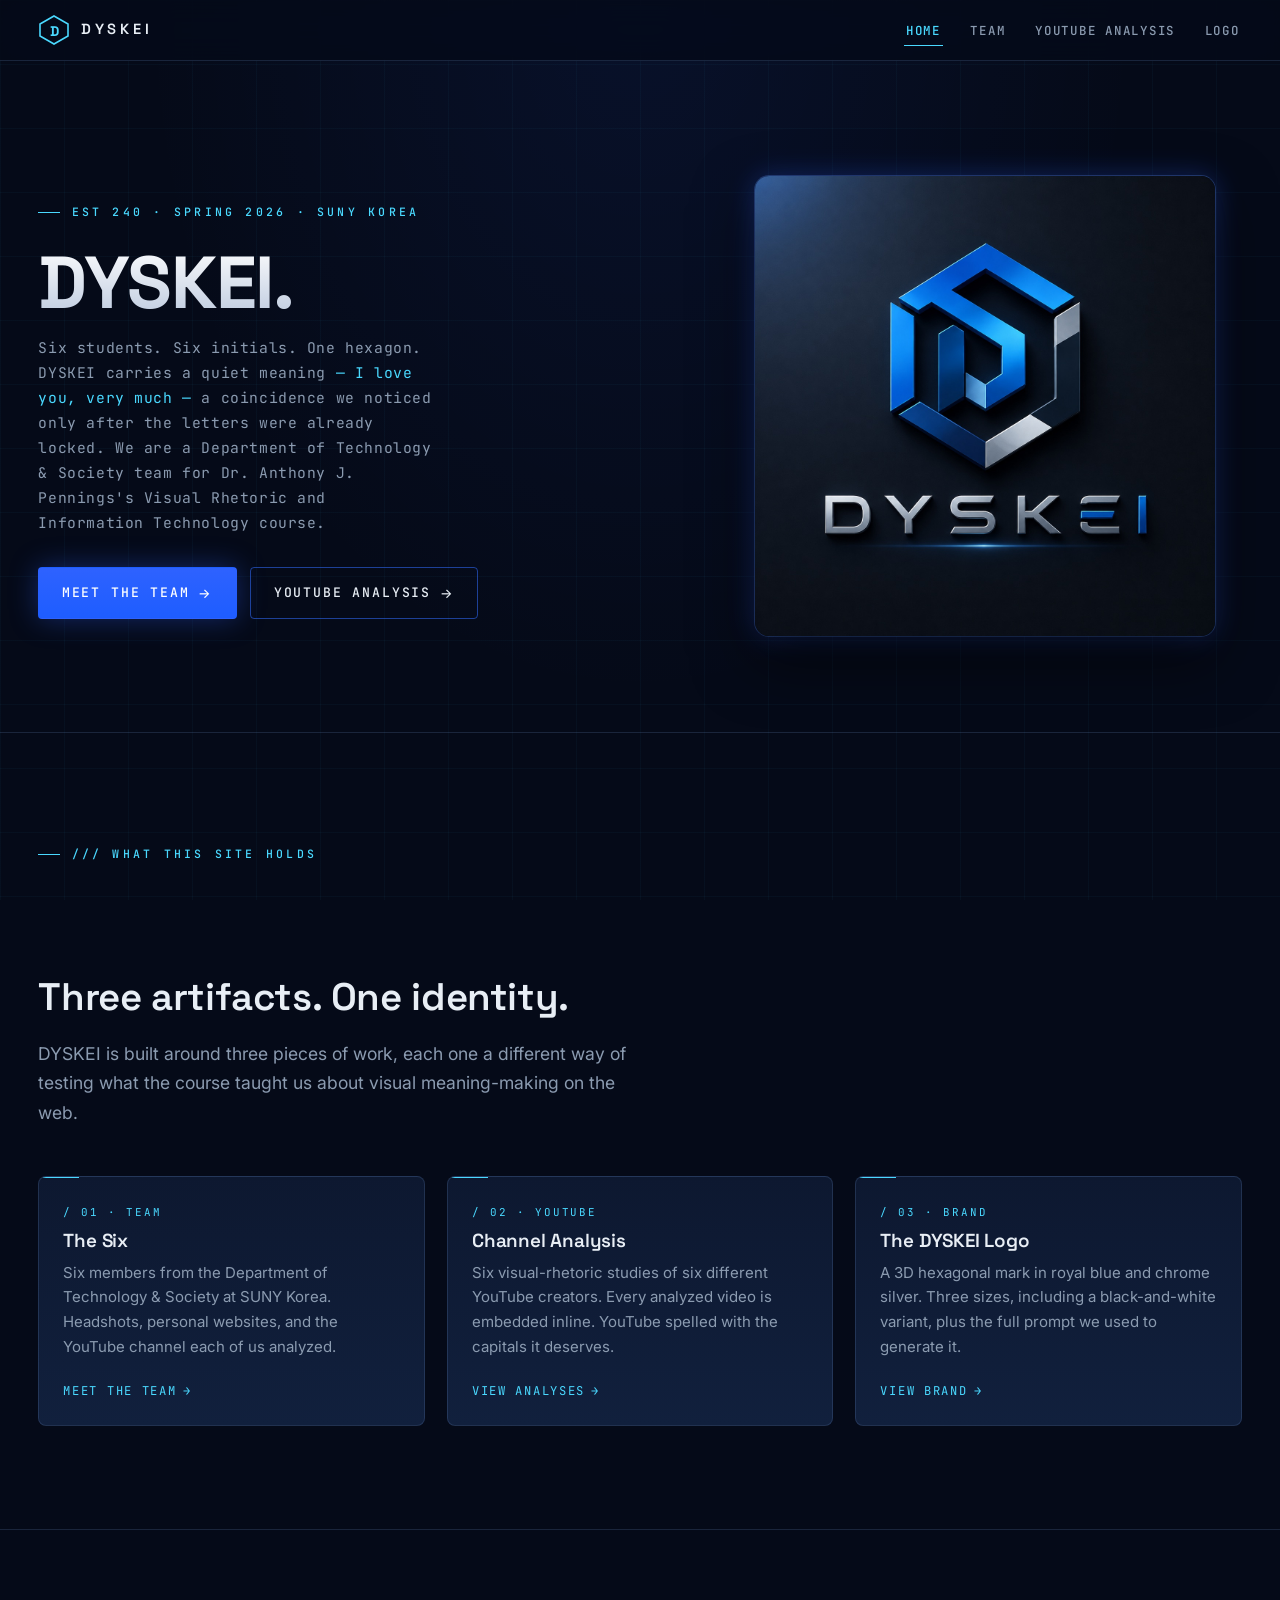
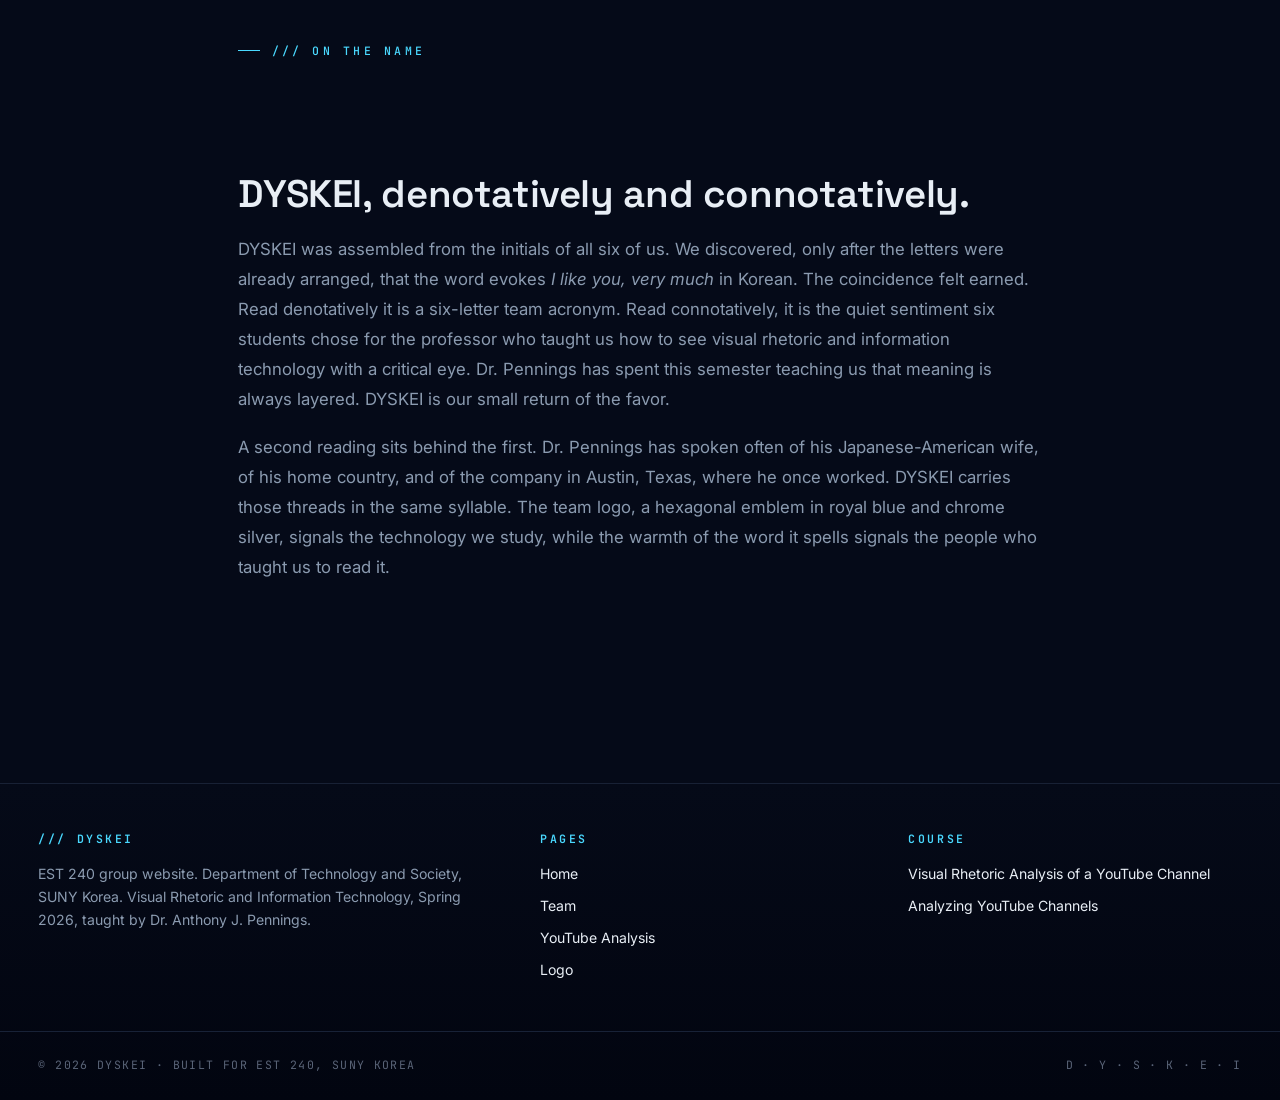
==== index.html @ 02a0cb15 "Add files via upload" ====
<!DOCTYPE html>
<html lang="en">
<head>
<meta charset="UTF-8">
<meta name="viewport" content="width=device-width, initial-scale=1.0">
<title>DYSKEI · EST 240 Group Website</title>
<meta name="description" content="DYSKEI is the EST 240 team of six at SUNY Korea. Visual rhetoric, YouTube channel analysis, and a futuristic technology theme.">
<link rel="icon" href="data:image/svg+xml,%3Csvg xmlns='http://www.w3.org/2000/svg' viewBox='0 0 32 32'%3E%3Cpolygon points='16,2 30,10 30,22 16,30 2,22 2,10' fill='%232e62ff'/%3E%3C/svg%3E">
<link rel="stylesheet" href="styles.css">
</head>
<body>

<!-- ============ NAV ============ -->
<nav class="site-nav" aria-label="Primary">
  <div class="site-nav__inner">
    <a class="site-nav__brand" href="index.html">
      <span class="site-nav__brand-mark" aria-hidden="true">
        <svg viewBox="0 0 32 32" xmlns="http://www.w3.org/2000/svg">
          <polygon points="16,2 30,10 30,22 16,30 2,22 2,10" fill="none" stroke="#4ad9ff" stroke-width="1.6"/>
          <text x="16" y="22" text-anchor="middle" font-family="Space Grotesk, sans-serif" font-size="14" font-weight="700" fill="#4ad9ff">D</text>
        </svg>
      </span>
      <span class="site-nav__brand-name">DYSKEI</span>
    </a>
    <ul class="site-nav__links">
      <li><a href="index.html" class="is-active">Home</a></li>
      <li><a href="about.html">Team</a></li>
      <li><a href="youtube-analysis.html">YouTube Analysis</a></li>
      <li><a href="logo.html">Logo</a></li>
    </ul>
  </div>
</nav>

<!-- ============ HERO ============ -->
<header class="hero">
  <div class="container">
    <div class="hero__grid">
      <div>
        <p class="eyebrow">EST 240 · Spring 2026 · SUNY Korea</p>
        <h1>DYSKEI.</h1>
        <p class="hero__sub">
          Six students. Six initials. One hexagon. DYSKEI carries a quiet meaning <span style="color: var(--cyan);">&mdash; I love you, very much &mdash;</span> a coincidence we noticed only after the letters were already locked. We are a Department of Technology &amp; Society team for Dr. Anthony J. Pennings's Visual Rhetoric and Information Technology course.
        </p>
        <div class="cta-row">
          <a class="btn btn--primary" href="about.html">Meet the team</a>
          <a class="btn btn--ghost" href="youtube-analysis.html">YouTube analysis</a>
        </div>
      </div>
      <div class="hero__art">
        <img src="dyskei-logo-hero.jpg" alt="DYSKEI team logo: a 3D hexagonal D emblem in royal blue and chrome silver on a dark navy field">
      </div>
    </div>
  </div>
</header>

<!-- ============ ARTIFACTS ============ -->
<section class="section section--divided" aria-label="What is on this site">
  <div class="container">
    <div class="section__title">
      <p class="eyebrow">/// What this site holds</p>
      <h2>Three artifacts. One identity.</h2>
      <p class="lede">
        DYSKEI is built around three pieces of work, each one a different way of testing what the course taught us about visual meaning-making on the web.
      </p>
    </div>
    <div class="card-grid">

      <article class="card">
        <span class="card__chip">/ 01 · Team</span>
        <h3>The Six</h3>
        <p>Six members from the Department of Technology &amp; Society at SUNY Korea. Headshots, personal websites, and the YouTube channel each of us analyzed.</p>
        <a class="read-more" href="about.html">Meet the team</a>
      </article>

      <article class="card">
        <span class="card__chip">/ 02 · YouTube</span>
        <h3>Channel Analysis</h3>
        <p>Six visual-rhetoric studies of six different YouTube creators. Every analyzed video is embedded inline. YouTube spelled with the capitals it deserves.</p>
        <a class="read-more" href="youtube-analysis.html">View analyses</a>
      </article>

      <article class="card">
        <span class="card__chip">/ 03 · Brand</span>
        <h3>The DYSKEI Logo</h3>
        <p>A 3D hexagonal mark in royal blue and chrome silver. Three sizes, including a black-and-white variant, plus the full prompt we used to generate it.</p>
        <a class="read-more" href="logo.html">View brand</a>
      </article>

    </div>
  </div>
</section>

<!-- ============ THE NAME ============ -->
<section class="section section--divided" aria-label="The DYSKEI name">
  <div class="container-narrow">
    <p class="eyebrow">/// On the name</p>
    <h2>DYSKEI, denotatively and connotatively.</h2>
    <p style="color: var(--ink-soft); font-size: 1.05rem; line-height: 1.78;">
      DYSKEI was assembled from the initials of all six of us. We discovered, only after the letters were already arranged, that the word evokes <em>I like you, very much</em> in Korean. The coincidence felt earned. Read denotatively it is a six-letter team acronym. Read connotatively, it is the quiet sentiment six students chose for the professor who taught us how to see visual rhetoric and information technology with a critical eye. Dr. Pennings has spent this semester teaching us that meaning is always layered. DYSKEI is our small return of the favor.
    </p>
    <p style="color: var(--ink-soft); font-size: 1.05rem; line-height: 1.78;">
      A second reading sits behind the first. Dr. Pennings has spoken often of his Japanese-American wife, of his home country, and of the company in Austin, Texas, where he once worked. DYSKEI carries those threads in the same syllable. The team logo, a hexagonal emblem in royal blue and chrome silver, signals the technology we study, while the warmth of the word it spells signals the people who taught us to read it.
    </p>
  </div>
</section>

<!-- ============ FOOTER ============ -->
<footer class="site-footer">
  <div class="site-footer__inner">
    <div>
      <h4>/// DYSKEI</h4>
      <p>EST 240 group website. Department of Technology and Society, SUNY Korea. Visual Rhetoric and Information Technology, Spring 2026, taught by Dr. Anthony J. Pennings.</p>
    </div>
    <div>
      <h4>Pages</h4>
      <ul>
        <li><a href="index.html">Home</a></li>
        <li><a href="about.html">Team</a></li>
        <li><a href="youtube-analysis.html">YouTube Analysis</a></li>
        <li><a href="logo.html">Logo</a></li>
      </ul>
    </div>
    <div>
      <h4>Course</h4>
      <ul>
        <li><a href="https://apennings.com/technologies-of-meaning/visual-rhetoric-analysis-of-a-youtube-channel/" rel="noopener">Visual Rhetoric Analysis of a YouTube Channel</a></li>
        <li><a href="https://apennings.com/media-strategies/analyzing-youtube-channels/" rel="noopener">Analyzing YouTube Channels</a></li>
      </ul>
    </div>
  </div>
  <div class="site-footer__bottom">
    <span>© 2026 DYSKEI · Built for EST 240, SUNY Korea</span>
    <span>D · Y · S · K · E · I</span>
  </div>
</footer>

</body>
</html>
---- styles.css ----
/* =============================================================
   DYSKEI — EST 240 Group Website
   Futuristic dark technology theme · Royal blue + chrome silver
   ============================================================= */

@import url('https://fonts.googleapis.com/css2?family=Space+Grotesk:wght@300;400;500;600;700&family=Inter:wght@400;500;600&family=JetBrains+Mono:wght@400;500;700&display=swap');

/* ---------- Design tokens ---------- */
:root {
  --bg:           #050a18;
  --bg-elevated:  #0a1124;
  --surface:      #0d1830;
  --surface-2:    #11203d;
  --border:       rgba(120, 160, 220, .18);
  --border-bright: rgba(50, 110, 255, .55);

  --blue:         #2e62ff;
  --blue-soft:    #1e5dff;
  --cyan:         #4ad9ff;
  --cyan-glow:    rgba(74, 217, 255, .35);
  --chrome:       #c5cdd6;
  --silver:       #8b9bb0;

  --ink:          #e8eef5;
  --ink-soft:     #8b9bb0;
  --ink-dim:      #5a6478;

  --display: 'Space Grotesk', -apple-system, sans-serif;
  --sans:    'Inter', -apple-system, sans-serif;
  --mono:    'JetBrains Mono', 'SFMono-Regular', Menlo, Consolas, monospace;

  --measure: 68ch;
  --gutter: clamp(1.2rem, 3vw, 2.5rem);
  --glow-blue: 0 0 28px rgba(46, 98, 255, .35);
  --glow-cyan: 0 0 22px rgba(74, 217, 255, .28);
}

/* ---------- Reset + base ---------- */
*, *::before, *::after { box-sizing: border-box; }
html { -webkit-text-size-adjust: 100%; scroll-behavior: smooth; }
body {
  margin: 0;
  font-family: var(--sans);
  font-size: 16px;
  line-height: 1.7;
  color: var(--ink);
  background: var(--bg);
  -webkit-font-smoothing: antialiased;
  text-rendering: optimizeLegibility;
  overflow-x: hidden;
  background-image:
    radial-gradient(ellipse at top, rgba(46, 98, 255, .08), transparent 55%),
    linear-gradient(to bottom, var(--bg) 0%, var(--bg) 100%);
  background-attachment: fixed;
}
img, svg, video { display: block; max-width: 100%; height: auto; }
a { color: var(--cyan); text-decoration: none; transition: color .15s ease, text-shadow .15s ease; }
a:hover { color: #8ee6ff; text-shadow: 0 0 14px var(--cyan-glow); }

/* Faint grid background overlay */
body::before {
  content: '';
  position: fixed; inset: 0;
  background-image:
    linear-gradient(to right, rgba(74, 217, 255, .035) 1px, transparent 1px),
    linear-gradient(to bottom, rgba(74, 217, 255, .035) 1px, transparent 1px);
  background-size: 64px 64px;
  pointer-events: none;
  z-index: 0;
}
body > * { position: relative; z-index: 1; }

/* ---------- Nav ---------- */
.site-nav {
  position: sticky; top: 0; z-index: 50;
  background: rgba(5, 10, 24, .82);
  backdrop-filter: saturate(150%) blur(14px);
  border-bottom: 1px solid var(--border);
}
.site-nav__inner {
  max-width: 1280px;
  margin: 0 auto;
  padding: 14px var(--gutter);
  display: flex; align-items: center; justify-content: space-between;
  gap: 1rem; flex-wrap: wrap;
}
.site-nav__brand { display: flex; align-items: center; gap: .65rem; }
.site-nav__brand-mark {
  width: 32px; height: 32px;
  display: inline-flex; align-items: center; justify-content: center;
}
.site-nav__brand-mark svg { width: 100%; height: 100%; }
.site-nav__brand-name {
  font-family: var(--display); font-weight: 600;
  letter-spacing: .26em; font-size: .92rem; color: var(--ink);
  text-transform: uppercase;
}
.site-nav__links { display: flex; gap: 1.6rem; list-style: none; margin: 0; padding: 0; }
.site-nav__links a {
  font-family: var(--mono);
  font-size: .78rem; font-weight: 500;
  letter-spacing: .14em; text-transform: uppercase;
  color: var(--ink-soft);
  padding: 6px 2px;
  border-bottom: 1px solid transparent;
  transition: color .15s, border-color .15s;
}
.site-nav__links a:hover,
.site-nav__links a.is-active {
  color: var(--cyan);
  border-bottom-color: var(--cyan);
  text-shadow: none;
}
@media (max-width: 640px) {
  .site-nav__links { gap: 1rem; width: 100%; flex-wrap: wrap; justify-content: flex-start; }
  .site-nav__links a { font-size: .72rem; }
}

/* ---------- Layout containers ---------- */
.container        { max-width: 1280px; margin: 0 auto; padding: 0 var(--gutter); }
.container-narrow { max-width: 880px;  margin: 0 auto; padding: 0 var(--gutter); }
.container-prose  { max-width: 760px;  margin: 0 auto; padding: 0 var(--gutter); }

/* ---------- Typography ---------- */
h1, h2, h3, h4 {
  font-family: var(--display);
  color: var(--ink);
  margin: 0 0 .5em 0;
  line-height: 1.15;
  letter-spacing: -.01em;
  font-weight: 600;
}
h1 { font-size: clamp(2.4rem, 5.6vw, 4.2rem); font-weight: 700; letter-spacing: -.02em; }
h2 { font-size: clamp(1.75rem, 3vw, 2.4rem); font-weight: 600; margin-top: 2.4em; }
h3 { font-size: 1.25rem; font-weight: 600; margin-top: 1.5em; }
p { margin: 0 0 1.1em 0; }

.eyebrow {
  font-family: var(--mono);
  text-transform: uppercase;
  letter-spacing: .28em;
  font-size: .72rem;
  font-weight: 500;
  color: var(--cyan);
  margin-bottom: 1.2rem;
  display: inline-flex; align-items: center; gap: .7rem;
}
.eyebrow::before {
  content: '';
  display: inline-block;
  width: 22px; height: 1px;
  background: var(--cyan);
}

/* ---------- Hero (home) ---------- */
.hero {
  padding: clamp(4rem, 9vw, 7.5rem) 0 clamp(4rem, 8vw, 6rem) 0;
  position: relative;
  overflow: hidden;
}
.hero__grid {
  display: grid;
  grid-template-columns: 1.1fr .9fr;
  gap: clamp(2rem, 5vw, 4rem);
  align-items: center;
}
@media (max-width: 760px) {
  .hero__grid { grid-template-columns: 1fr; }
  .hero__art { order: -1; max-width: 320px; margin: 0 auto; }
}
.hero h1 {
  font-size: clamp(2.8rem, 6.2vw, 4.6rem);
  background: linear-gradient(180deg, #fff 0%, #b8c6dc 100%);
  -webkit-background-clip: text; background-clip: text;
  -webkit-text-fill-color: transparent;
  margin-bottom: .6rem;
}
.hero__sub {
  font-family: var(--mono);
  color: var(--silver);
  font-size: .92rem;
  letter-spacing: .04em;
  margin-bottom: 2rem;
  max-width: 44ch;
  line-height: 1.7;
}
.hero__art {
  position: relative;
  display: flex; justify-content: center; align-items: center;
}
.hero__art img {
  width: 100%; max-width: 460px;
  border-radius: 14px;
  box-shadow: 0 24px 60px rgba(0, 0, 0, .55), 0 0 0 1px rgba(80, 130, 220, .35), var(--glow-blue);
}
.cta-row { display: flex; flex-wrap: wrap; gap: .85rem; margin-top: 1.4rem; }
.btn {
  display: inline-flex; align-items: center; gap: .55rem;
  padding: .85rem 1.4rem;
  border-radius: 4px;
  font-family: var(--mono);
  font-weight: 500;
  font-size: .82rem;
  letter-spacing: .14em;
  text-transform: uppercase;
  border: 1px solid transparent;
  transition: transform .12s, background .15s, color .15s, border-color .15s, box-shadow .2s;
  text-decoration: none;
  cursor: pointer;
}
.btn--primary {
  background: linear-gradient(180deg, var(--blue) 0%, var(--blue-soft) 100%);
  color: #fff;
  box-shadow: var(--glow-blue);
}
.btn--primary:hover { transform: translateY(-1px); box-shadow: 0 0 36px rgba(46, 98, 255, .6); color: #fff; text-shadow: none; }
.btn--ghost {
  background: transparent; color: var(--ink);
  border-color: var(--border-bright);
}
.btn--ghost:hover { background: rgba(46, 98, 255, .08); color: var(--cyan); border-color: var(--cyan); text-shadow: none; }
.btn::after { content: '→'; transform: translateX(0); transition: transform .15s; font-family: var(--sans); }
.btn:hover::after { transform: translateX(3px); }

/* ---------- Section ---------- */
.section { padding: clamp(4rem, 8vw, 6.5rem) 0; position: relative; }
.section--divided { border-top: 1px solid var(--border); }
.section__title { max-width: 760px; margin-bottom: 3rem; }
.section__title p.lede {
  font-family: var(--sans);
  color: var(--ink-soft);
  font-size: 1.1rem;
  line-height: 1.7;
  max-width: 56ch;
}

/* ---------- Card grid ---------- */
.card-grid {
  display: grid;
  grid-template-columns: repeat(auto-fit, minmax(260px, 1fr));
  gap: 1.4rem;
}
.card {
  background: linear-gradient(180deg, var(--surface) 0%, var(--surface-2) 100%);
  border: 1px solid var(--border);
  border-radius: 8px;
  padding: 1.6rem 1.5rem 1.4rem 1.5rem;
  position: relative;
  overflow: hidden;
  transition: transform .18s, border-color .18s, box-shadow .18s;
}
.card::before {
  content: '';
  position: absolute; top: 0; left: 0;
  width: 40px; height: 1px;
  background: var(--cyan);
}
.card:hover {
  transform: translateY(-3px);
  border-color: var(--border-bright);
  box-shadow: 0 12px 32px rgba(0, 0, 0, .45), var(--glow-blue);
}
.card h3 {
  font-family: var(--display);
  font-size: 1.18rem;
  font-weight: 600;
  margin: 0 0 .55rem 0;
  color: var(--ink);
}
.card p {
  color: var(--ink-soft);
  font-size: .94rem;
  margin-bottom: 1rem;
  line-height: 1.65;
}
.card__chip {
  font-family: var(--mono);
  font-size: .68rem;
  letter-spacing: .18em;
  text-transform: uppercase;
  color: var(--cyan);
  margin-bottom: .55rem;
  display: block;
}
.card .read-more {
  font-family: var(--mono);
  font-size: .76rem;
  letter-spacing: .14em;
  text-transform: uppercase;
  color: var(--cyan);
  display: inline-flex; align-items: center; gap: .4rem;
}
.card .read-more::after { content: '→'; transition: transform .15s; }
.card .read-more:hover::after { transform: translateX(3px); }

/* ---------- Prose pages ---------- */
.page-header {
  padding: clamp(4rem, 7vw, 6rem) 0 clamp(2rem, 4vw, 3rem) 0;
  border-bottom: 1px solid var(--border);
  margin-bottom: 3rem;
}
.prose {
  font-family: var(--sans);
  font-size: 1.05rem;
  line-height: 1.78;
  color: var(--ink);
}
.prose p { max-width: var(--measure); color: var(--ink-soft); }
.prose p b, .prose p strong { color: var(--ink); font-weight: 600; }
.prose h2 { font-size: 1.7rem; margin-top: 2.4em; color: var(--ink); }
.prose em { color: var(--chrome); font-style: italic; }

/* ---------- Team grid (About Us) ---------- */
.team-grid {
  display: grid;
  grid-template-columns: repeat(auto-fit, minmax(260px, 1fr));
  gap: 1.4rem;
  margin: 2rem 0 3rem 0;
}
.member-card {
  background: linear-gradient(180deg, var(--surface) 0%, var(--surface-2) 100%);
  border: 1px solid var(--border);
  border-radius: 8px;
  padding: 1.8rem 1.4rem 1.4rem 1.4rem;
  text-align: center;
  position: relative;
  transition: transform .18s, border-color .18s, box-shadow .18s;
}
.member-card::before {
  content: '';
  position: absolute; top: 0; left: 50%; transform: translateX(-50%);
  width: 80px; height: 1px;
  background: linear-gradient(90deg, transparent, var(--cyan), transparent);
}
.member-card:hover {
  transform: translateY(-3px);
  border-color: var(--border-bright);
  box-shadow: 0 12px 32px rgba(0, 0, 0, .45), var(--glow-blue);
}
.member-card__photo {
  width: 140px; height: 140px;
  margin: 0 auto 1.2rem auto;
  border-radius: 50%;
  overflow: hidden;
  position: relative;
  border: 1px solid var(--border-bright);
  box-shadow: var(--glow-blue);
}
.member-card__photo img {
  width: 100%; height: 100%;
  object-fit: cover;
  display: block;
}
.member-card__name {
  font-family: var(--display);
  font-size: 1.15rem;
  font-weight: 600;
  color: var(--ink);
  margin: 0 0 .25rem 0;
}
.member-card__role {
  font-family: var(--mono);
  font-size: .68rem;
  letter-spacing: .2em;
  text-transform: uppercase;
  color: var(--cyan);
  margin: 0 0 1rem 0;
}
.member-card__links {
  display: flex; gap: .55rem; justify-content: center; flex-wrap: wrap;
  margin-top: .75rem;
}
.member-card__links a {
  font-family: var(--mono);
  font-size: .7rem;
  letter-spacing: .14em;
  text-transform: uppercase;
  color: var(--ink);
  padding: .42rem .8rem;
  border: 1px solid var(--border-bright);
  border-radius: 3px;
  transition: background .15s, color .15s, border-color .15s;
}
.member-card__links a:hover {
  background: rgba(46, 98, 255, .14);
  color: var(--cyan);
  border-color: var(--cyan);
  text-shadow: none;
}

/* ---------- YouTube analysis grid ---------- */
.yt-list {
  display: grid;
  grid-template-columns: 1fr;
  gap: 2.5rem;
  margin: 2rem 0 3rem 0;
}
.yt-row {
  display: grid;
  grid-template-columns: 1.4fr 1fr;
  gap: 1.8rem;
  align-items: start;
  background: linear-gradient(180deg, var(--surface) 0%, var(--surface-2) 100%);
  border: 1px solid var(--border);
  border-radius: 8px;
  padding: 1.6rem;
  position: relative;
}
@media (max-width: 760px) {
  .yt-row { grid-template-columns: 1fr; }
}
.yt-row::before {
  content: attr(data-index);
  position: absolute;
  top: 1rem; right: 1.2rem;
  font-family: var(--mono);
  font-size: .68rem;
  letter-spacing: .2em;
  color: var(--ink-dim);
}
.yt-row__embed {
  position: relative;
  aspect-ratio: 16 / 9;
  background: #000;
  border-radius: 5px;
  overflow: hidden;
  border: 1px solid var(--border);
}
.yt-row__embed iframe { position: absolute; inset: 0; width: 100%; height: 100%; border: 0; }
.yt-row__meta { display: flex; flex-direction: column; gap: .55rem; }
.yt-row__chip {
  font-family: var(--mono);
  font-size: .68rem;
  letter-spacing: .2em;
  text-transform: uppercase;
  color: var(--cyan);
  margin-bottom: .25rem;
}
.yt-row__name {
  font-family: var(--display);
  font-size: 1.4rem;
  font-weight: 600;
  margin: 0;
  color: var(--ink);
}
.yt-row__body {
  font-family: var(--sans);
  font-size: .96rem;
  color: var(--ink-soft);
  line-height: 1.65;
  margin: .25rem 0 .8rem 0;
}
.yt-row__link {
  font-family: var(--mono);
  font-size: .72rem;
  letter-spacing: .14em;
  text-transform: uppercase;
  color: var(--cyan);
  display: inline-flex; align-items: center; gap: .5rem;
  align-self: flex-start;
}
.yt-row__link::after { content: '↗'; }
.yt-row__link:hover { text-shadow: 0 0 14px var(--cyan-glow); }

/* ---------- Logo page ---------- */
.logo-hero {
  display: grid;
  grid-template-columns: 1fr 1fr;
  gap: 2.5rem;
  align-items: center;
  margin: 1rem 0 3rem 0;
  background: linear-gradient(180deg, var(--surface) 0%, var(--surface-2) 100%);
  border: 1px solid var(--border);
  border-radius: 10px;
  padding: clamp(1.4rem, 3vw, 2.4rem);
  position: relative;
}
@media (max-width: 760px) { .logo-hero { grid-template-columns: 1fr; } }
.logo-hero img {
  width: 100%;
  border-radius: 6px;
  box-shadow: 0 18px 40px rgba(0, 0, 0, .55), var(--glow-blue);
}
.logo-hero__caption .eyebrow { margin-bottom: 1rem; }
.logo-hero__caption h2 { margin-top: 0; }
.logo-hero__caption dl {
  display: grid;
  grid-template-columns: max-content 1fr;
  gap: .7rem 1.4rem;
  margin: 1.4rem 0 0 0;
  font-family: var(--mono);
  font-size: .82rem;
}
.logo-hero__caption dt { color: var(--silver); letter-spacing: .12em; text-transform: uppercase; font-size: .68rem; padding-top: .15rem; }
.logo-hero__caption dd { color: var(--ink); margin: 0; }

.prompt-block {
  background: var(--bg-elevated);
  border: 1px solid var(--border);
  border-left: 3px solid var(--cyan);
  border-radius: 6px;
  padding: 1.4rem 1.6rem;
  font-family: var(--mono);
  font-size: .86rem;
  line-height: 1.7;
  color: var(--ink-soft);
  overflow-x: auto;
  margin: 1.2rem 0 2rem 0;
}
.prompt-block .label {
  display: block;
  font-family: var(--mono);
  font-size: .68rem;
  font-weight: 700;
  letter-spacing: .22em;
  color: var(--cyan);
  text-transform: uppercase;
  margin-bottom: .7rem;
}

.logo-variants {
  display: grid;
  grid-template-columns: repeat(auto-fit, minmax(220px, 1fr));
  gap: 1.4rem;
  margin: 2rem 0 3rem 0;
}
.logo-tile {
  background: var(--surface);
  border: 1px solid var(--border);
  border-radius: 8px;
  padding: 1.6rem;
  text-align: center;
}
.logo-tile--light { background: #fff; }
.logo-tile--dark  { background: #000; border-color: #222; }
.logo-tile img { max-width: 100%; height: auto; margin: .8rem 0 1rem 0; }
.logo-tile .label {
  font-family: var(--mono);
  font-size: .68rem;
  letter-spacing: .2em;
  text-transform: uppercase;
  color: var(--cyan);
}

/* ---------- Footer ---------- */
.site-footer {
  margin-top: 5rem;
  background: linear-gradient(180deg, var(--bg) 0%, #020510 100%);
  border-top: 1px solid var(--border);
  padding: 3rem 0 1.6rem 0;
}
.site-footer__inner {
  max-width: 1280px;
  margin: 0 auto;
  padding: 0 var(--gutter);
  display: grid;
  grid-template-columns: 1.4fr 1fr 1fr;
  gap: 2.2rem;
}
@media (max-width: 760px) { .site-footer__inner { grid-template-columns: 1fr; } }
.site-footer h4 {
  font-family: var(--mono);
  font-size: .72rem;
  text-transform: uppercase;
  letter-spacing: .22em;
  color: var(--cyan);
  margin: 0 0 1rem 0;
}
.site-footer p, .site-footer li { font-family: var(--sans); font-size: .88rem; color: var(--ink-soft); line-height: 1.65; }
.site-footer a { color: var(--ink); }
.site-footer a:hover { color: var(--cyan); }
.site-footer ul { list-style: none; padding: 0; margin: 0; }
.site-footer ul li { margin-bottom: .55rem; }
.site-footer__bottom {
  max-width: 1280px;
  margin: 2.6rem auto 0 auto;
  padding: 1.4rem var(--gutter) 0 var(--gutter);
  border-top: 1px solid var(--border);
  font-family: var(--mono);
  font-size: .72rem;
  letter-spacing: .12em;
  color: var(--ink-dim);
  text-transform: uppercase;
  display: flex; justify-content: space-between; flex-wrap: wrap; gap: .6rem;
}

/* ---------- Hex SVG mark used in nav and elsewhere ---------- */
.hex-mark { color: var(--blue); }
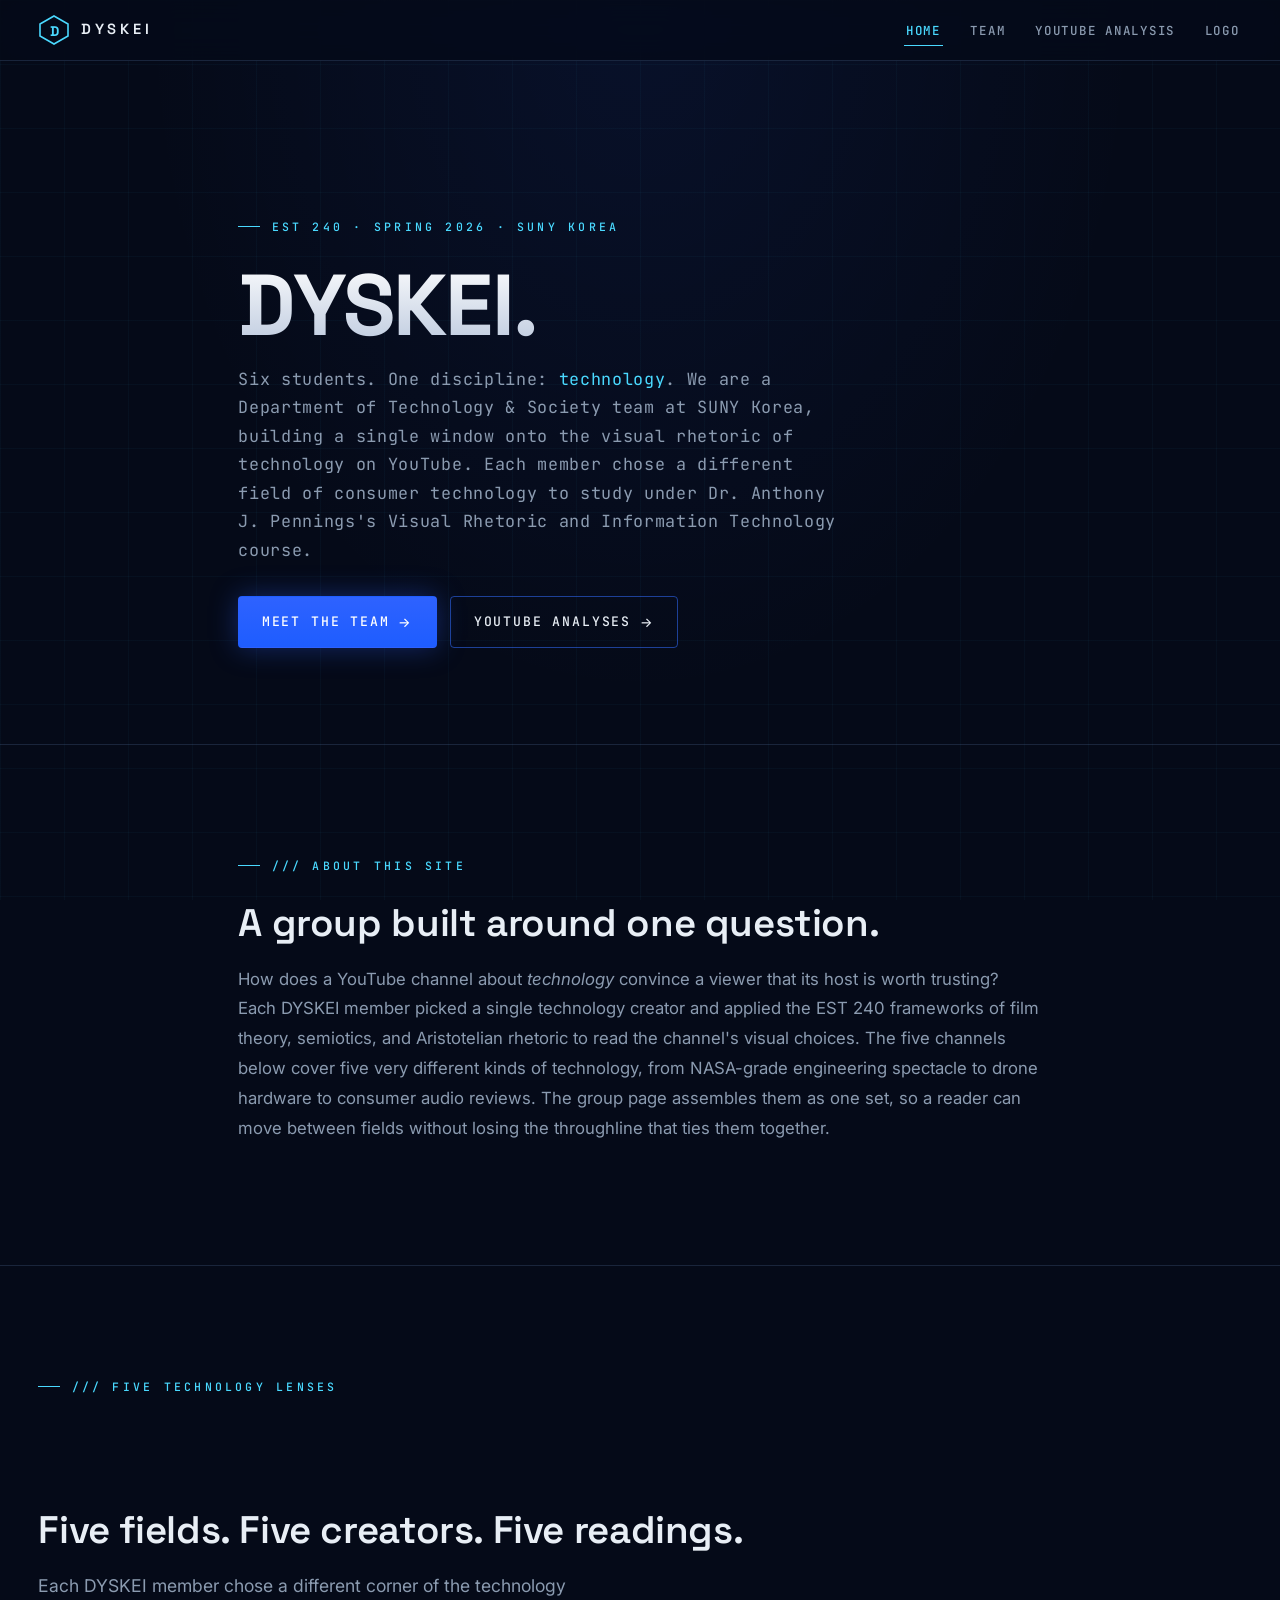
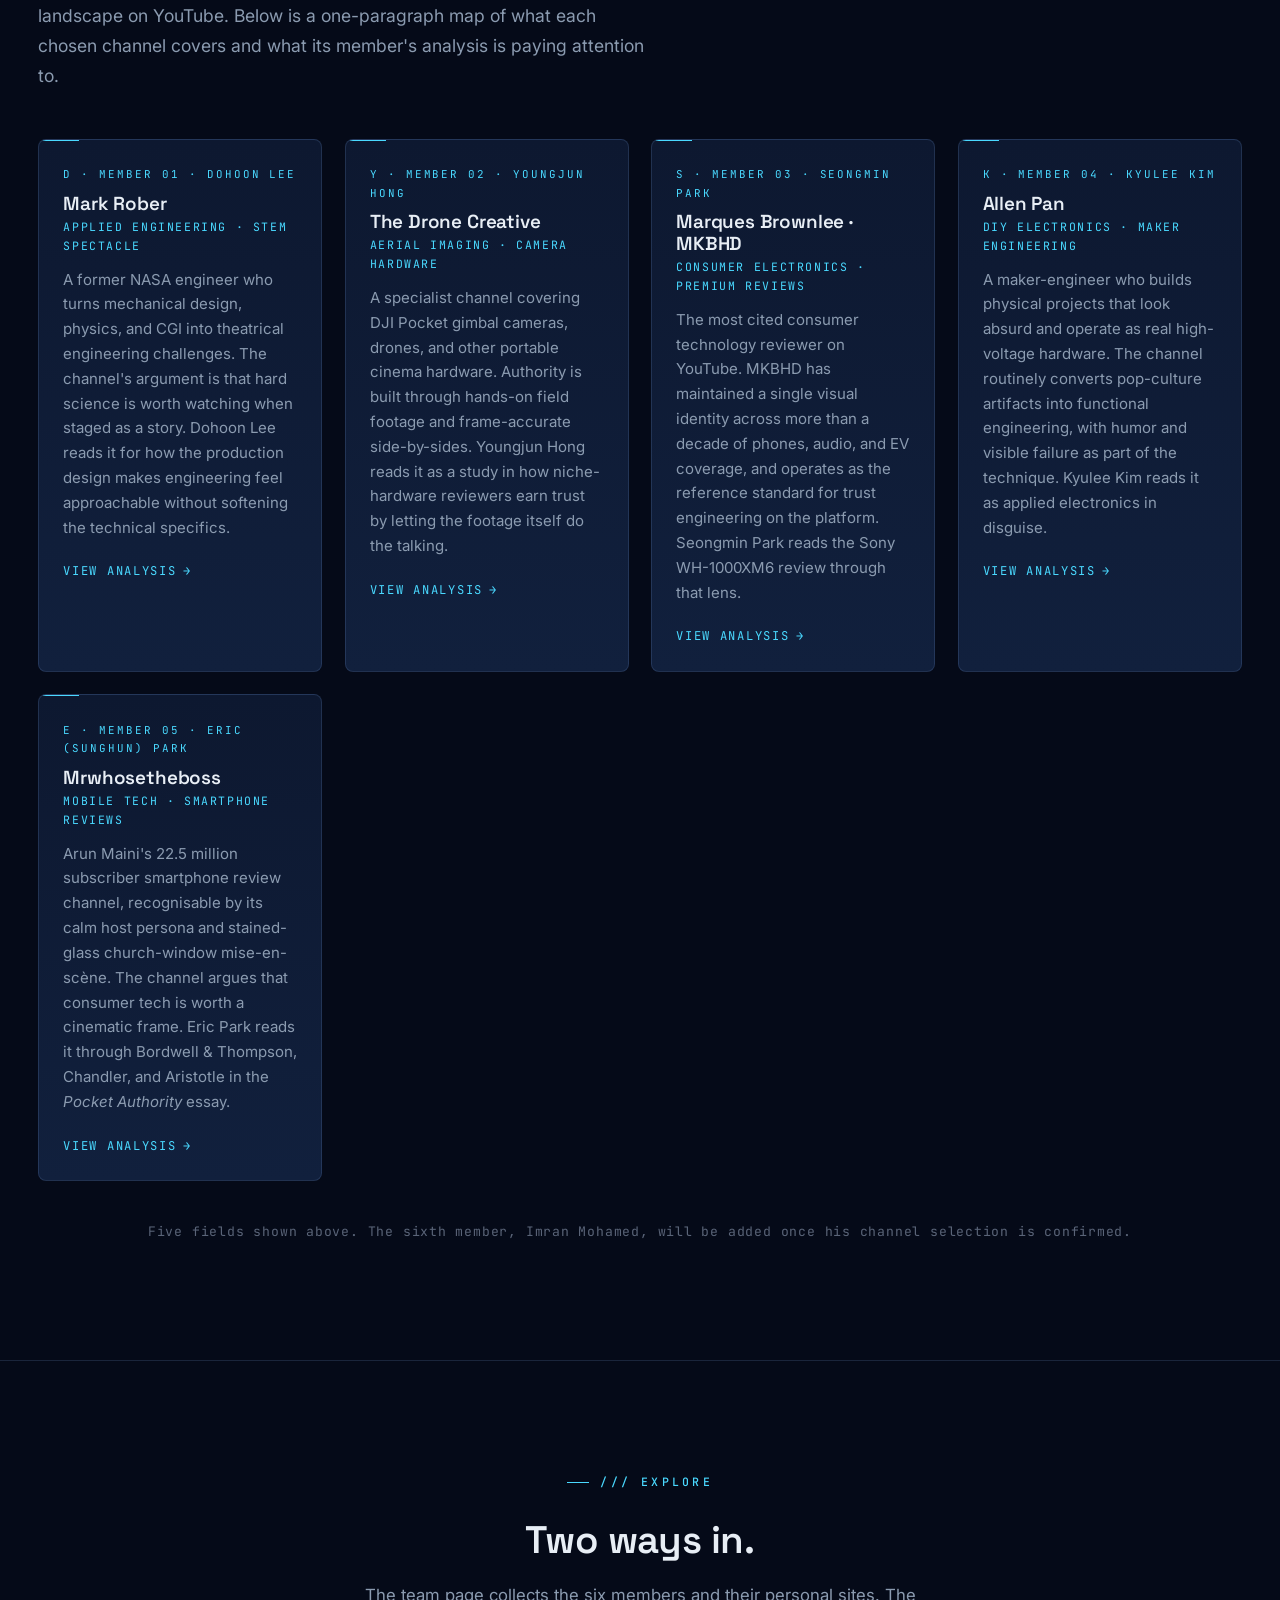
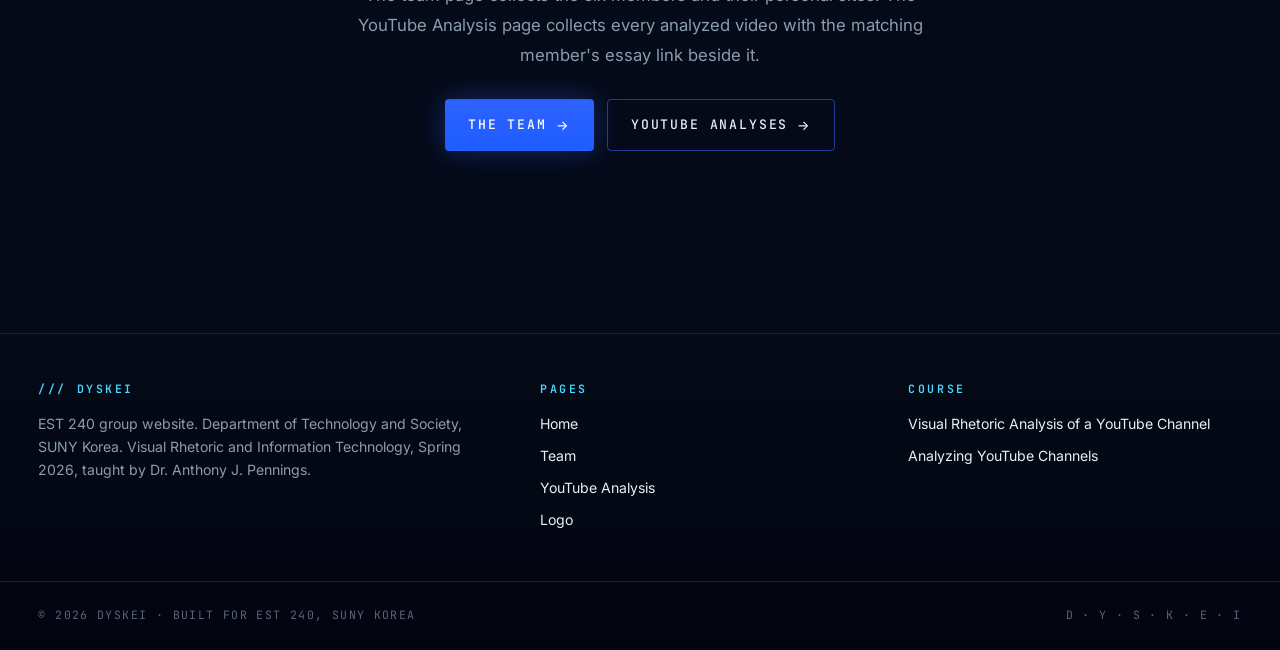
==== commit 9ce97bc9: "Add files via upload" ====
--- a/index.html
+++ b/index.html
@@ -4,7 +4,7 @@
 <meta charset="UTF-8">
 <meta name="viewport" content="width=device-width, initial-scale=1.0">
 <title>DYSKEI · EST 240 Group Website</title>
-<meta name="description" content="DYSKEI is the EST 240 team of six at SUNY Korea. Visual rhetoric, YouTube channel analysis, and a futuristic technology theme.">
+<meta name="description" content="DYSKEI is a six-student EST 240 team at SUNY Korea. Five technology YouTube channels, five rhetorical lenses, one group identity.">
 <link rel="icon" href="data:image/svg+xml,%3Csvg xmlns='http://www.w3.org/2000/svg' viewBox='0 0 32 32'%3E%3Cpolygon points='16,2 30,10 30,22 16,30 2,22 2,10' fill='%232e62ff'/%3E%3C/svg%3E">
 <link rel="stylesheet" href="styles.css">
 </head>
@@ -33,74 +33,101 @@
 
 <!-- ============ HERO ============ -->
 <header class="hero">
-  <div class="container">
-    <div class="hero__grid">
-      <div>
-        <p class="eyebrow">EST 240 · Spring 2026 · SUNY Korea</p>
-        <h1>DYSKEI.</h1>
-        <p class="hero__sub">
-          Six students. Six initials. One hexagon. DYSKEI carries a quiet meaning <span style="color: var(--cyan);">&mdash; I love you, very much &mdash;</span> a coincidence we noticed only after the letters were already locked. We are a Department of Technology &amp; Society team for Dr. Anthony J. Pennings's Visual Rhetoric and Information Technology course.
-        </p>
-        <div class="cta-row">
-          <a class="btn btn--primary" href="about.html">Meet the team</a>
-          <a class="btn btn--ghost" href="youtube-analysis.html">YouTube analysis</a>
-        </div>
-      </div>
-      <div class="hero__art">
-        <img src="dyskei-logo-hero.jpg" alt="DYSKEI team logo: a 3D hexagonal D emblem in royal blue and chrome silver on a dark navy field">
-      </div>
+  <div class="container-narrow" style="text-align: left; padding-top: 2rem;">
+    <p class="eyebrow">EST 240 · Spring 2026 · SUNY Korea</p>
+    <h1 style="font-size: clamp(2.8rem, 7vw, 5.4rem); margin-bottom: .6rem;">DYSKEI.</h1>
+    <p class="hero__sub" style="font-size: 1.05rem; max-width: 60ch;">
+      Six students. One discipline: <span style="color: var(--cyan);">technology</span>. We are a Department of Technology &amp; Society team at SUNY Korea, building a single window onto the visual rhetoric of technology on YouTube. Each member chose a different field of consumer technology to study under Dr. Anthony J. Pennings's Visual Rhetoric and Information Technology course.
+    </p>
+    <div class="cta-row">
+      <a class="btn btn--primary" href="about.html">Meet the team</a>
+      <a class="btn btn--ghost" href="youtube-analysis.html">YouTube analyses</a>
     </div>
   </div>
 </header>
 
-<!-- ============ ARTIFACTS ============ -->
-<section class="section section--divided" aria-label="What is on this site">
+<!-- ============ INTRO ============ -->
+<section class="section section--divided" aria-label="What the group studies">
+  <div class="container-narrow">
+    <p class="eyebrow">/// About this site</p>
+    <h2 style="margin-top: .4rem;">A group built around one question.</h2>
+    <p style="color: var(--ink-soft); font-size: 1.05rem; line-height: 1.78;">
+      How does a YouTube channel about <em>technology</em> convince a viewer that its host is worth trusting? Each DYSKEI member picked a single technology creator and applied the EST 240 frameworks of film theory, semiotics, and Aristotelian rhetoric to read the channel's visual choices. The five channels below cover five very different kinds of technology, from NASA-grade engineering spectacle to drone hardware to consumer audio reviews. The group page assembles them as one set, so a reader can move between fields without losing the throughline that ties them together.
+    </p>
+  </div>
+</section>
+
+<!-- ============ FIVE TECHNOLOGY LENSES ============ -->
+<section class="section section--divided" aria-label="Five technology lenses">
   <div class="container">
     <div class="section__title">
-      <p class="eyebrow">/// What this site holds</p>
-      <h2>Three artifacts. One identity.</h2>
+      <p class="eyebrow">/// Five technology lenses</p>
+      <h2>Five fields. Five creators. Five readings.</h2>
       <p class="lede">
-        DYSKEI is built around three pieces of work, each one a different way of testing what the course taught us about visual meaning-making on the web.
+        Each DYSKEI member chose a different corner of the technology landscape on YouTube. Below is a one-paragraph map of what each chosen channel covers and what its member's analysis is paying attention to.
       </p>
     </div>
     <div class="card-grid">
 
       <article class="card">
-        <span class="card__chip">/ 01 · Team</span>
-        <h3>The Six</h3>
-        <p>Six members from the Department of Technology &amp; Society at SUNY Korea. Headshots, personal websites, and the YouTube channel each of us analyzed.</p>
-        <a class="read-more" href="about.html">Meet the team</a>
+        <span class="card__chip">D · Member 01 · Dohoon Lee</span>
+        <h3>Mark Rober</h3>
+        <p style="color: var(--cyan); font-family: var(--mono); font-size: .72rem; letter-spacing: .14em; text-transform: uppercase; margin: -.4rem 0 .8rem 0;">Applied Engineering · STEM Spectacle</p>
+        <p>A former NASA engineer who turns mechanical design, physics, and CGI into theatrical engineering challenges. The channel's argument is that hard science is worth watching when staged as a story. Dohoon Lee reads it for how the production design makes engineering feel approachable without softening the technical specifics.</p>
+        <a class="read-more" href="youtube-analysis.html">View analysis</a>
       </article>
 
       <article class="card">
-        <span class="card__chip">/ 02 · YouTube</span>
-        <h3>Channel Analysis</h3>
-        <p>Six visual-rhetoric studies of six different YouTube creators. Every analyzed video is embedded inline. YouTube spelled with the capitals it deserves.</p>
-        <a class="read-more" href="youtube-analysis.html">View analyses</a>
+        <span class="card__chip">Y · Member 02 · Youngjun Hong</span>
+        <h3>The Drone Creative</h3>
+        <p style="color: var(--cyan); font-family: var(--mono); font-size: .72rem; letter-spacing: .14em; text-transform: uppercase; margin: -.4rem 0 .8rem 0;">Aerial Imaging · Camera Hardware</p>
+        <p>A specialist channel covering DJI Pocket gimbal cameras, drones, and other portable cinema hardware. Authority is built through hands-on field footage and frame-accurate side-by-sides. Youngjun Hong reads it as a study in how niche-hardware reviewers earn trust by letting the footage itself do the talking.</p>
+        <a class="read-more" href="youtube-analysis.html">View analysis</a>
       </article>
 
       <article class="card">
-        <span class="card__chip">/ 03 · Brand</span>
-        <h3>The DYSKEI Logo</h3>
-        <p>A 3D hexagonal mark in royal blue and chrome silver. Three sizes, including a black-and-white variant, plus the full prompt we used to generate it.</p>
-        <a class="read-more" href="logo.html">View brand</a>
+        <span class="card__chip">S · Member 03 · Seongmin Park</span>
+        <h3>Marques Brownlee · MKBHD</h3>
+        <p style="color: var(--cyan); font-family: var(--mono); font-size: .72rem; letter-spacing: .14em; text-transform: uppercase; margin: -.4rem 0 .8rem 0;">Consumer Electronics · Premium Reviews</p>
+        <p>The most cited consumer technology reviewer on YouTube. MKBHD has maintained a single visual identity across more than a decade of phones, audio, and EV coverage, and operates as the reference standard for trust engineering on the platform. Seongmin Park reads the Sony WH-1000XM6 review through that lens.</p>
+        <a class="read-more" href="youtube-analysis.html">View analysis</a>
+      </article>
+
+      <article class="card">
+        <span class="card__chip">K · Member 04 · Kyulee Kim</span>
+        <h3>Allen Pan</h3>
+        <p style="color: var(--cyan); font-family: var(--mono); font-size: .72rem; letter-spacing: .14em; text-transform: uppercase; margin: -.4rem 0 .8rem 0;">DIY Electronics · Maker Engineering</p>
+        <p>A maker-engineer who builds physical projects that look absurd and operate as real high-voltage hardware. The channel routinely converts pop-culture artifacts into functional engineering, with humor and visible failure as part of the technique. Kyulee Kim reads it as applied electronics in disguise.</p>
+        <a class="read-more" href="youtube-analysis.html">View analysis</a>
+      </article>
+
+      <article class="card">
+        <span class="card__chip">E · Member 05 · Eric (Sunghun) Park</span>
+        <h3>Mrwhosetheboss</h3>
+        <p style="color: var(--cyan); font-family: var(--mono); font-size: .72rem; letter-spacing: .14em; text-transform: uppercase; margin: -.4rem 0 .8rem 0;">Mobile Tech · Smartphone Reviews</p>
+        <p>Arun Maini's 22.5 million subscriber smartphone review channel, recognisable by its calm host persona and stained-glass church-window mise-en-scène. The channel argues that consumer tech is worth a cinematic frame. Eric Park reads it through Bordwell &amp; Thompson, Chandler, and Aristotle in the <em>Pocket Authority</em> essay.</p>
+        <a class="read-more" href="youtube-analysis.html">View analysis</a>
       </article>
 
     </div>
+    <p style="font-family: var(--mono); font-size: .82rem; color: var(--ink-dim); text-align: center; margin-top: 2.5rem; letter-spacing: .06em;">
+      Five fields shown above. The sixth member, Imran Mohamed, will be added once his channel selection is confirmed.
+    </p>
   </div>
 </section>
 
-<!-- ============ THE NAME ============ -->
-<section class="section section--divided" aria-label="The DYSKEI name">
-  <div class="container-narrow">
-    <p class="eyebrow">/// On the name</p>
-    <h2>DYSKEI, denotatively and connotatively.</h2>
-    <p style="color: var(--ink-soft); font-size: 1.05rem; line-height: 1.78;">
-      DYSKEI was assembled from the initials of all six of us. We discovered, only after the letters were already arranged, that the word evokes <em>I like you, very much</em> in Korean. The coincidence felt earned. Read denotatively it is a six-letter team acronym. Read connotatively, it is the quiet sentiment six students chose for the professor who taught us how to see visual rhetoric and information technology with a critical eye. Dr. Pennings has spent this semester teaching us that meaning is always layered. DYSKEI is our small return of the favor.
+<!-- ============ EXPLORE ============ -->
+<section class="section section--divided" aria-label="Explore">
+  <div class="container-narrow" style="text-align: center;">
+    <p class="eyebrow" style="justify-content: center;">/// Explore</p>
+    <h2 style="margin-top: .4rem;">Two ways in.</h2>
+    <p style="color: var(--ink-soft); font-size: 1.05rem; line-height: 1.78; max-width: 56ch; margin: 0 auto 1.8rem auto;">
+      The team page collects the six members and their personal sites. The YouTube Analysis page collects every analyzed video with the matching member's essay link beside it.
     </p>
-    <p style="color: var(--ink-soft); font-size: 1.05rem; line-height: 1.78;">
-      A second reading sits behind the first. Dr. Pennings has spoken often of his Japanese-American wife, of his home country, and of the company in Austin, Texas, where he once worked. DYSKEI carries those threads in the same syllable. The team logo, a hexagonal emblem in royal blue and chrome silver, signals the technology we study, while the warmth of the word it spells signals the people who taught us to read it.
-    </p>
+    <div class="cta-row" style="justify-content: center;">
+      <a class="btn btn--primary" href="about.html">The team</a>
+      <a class="btn btn--ghost" href="youtube-analysis.html">YouTube analyses</a>
+    </div>
   </div>
 </section>
 
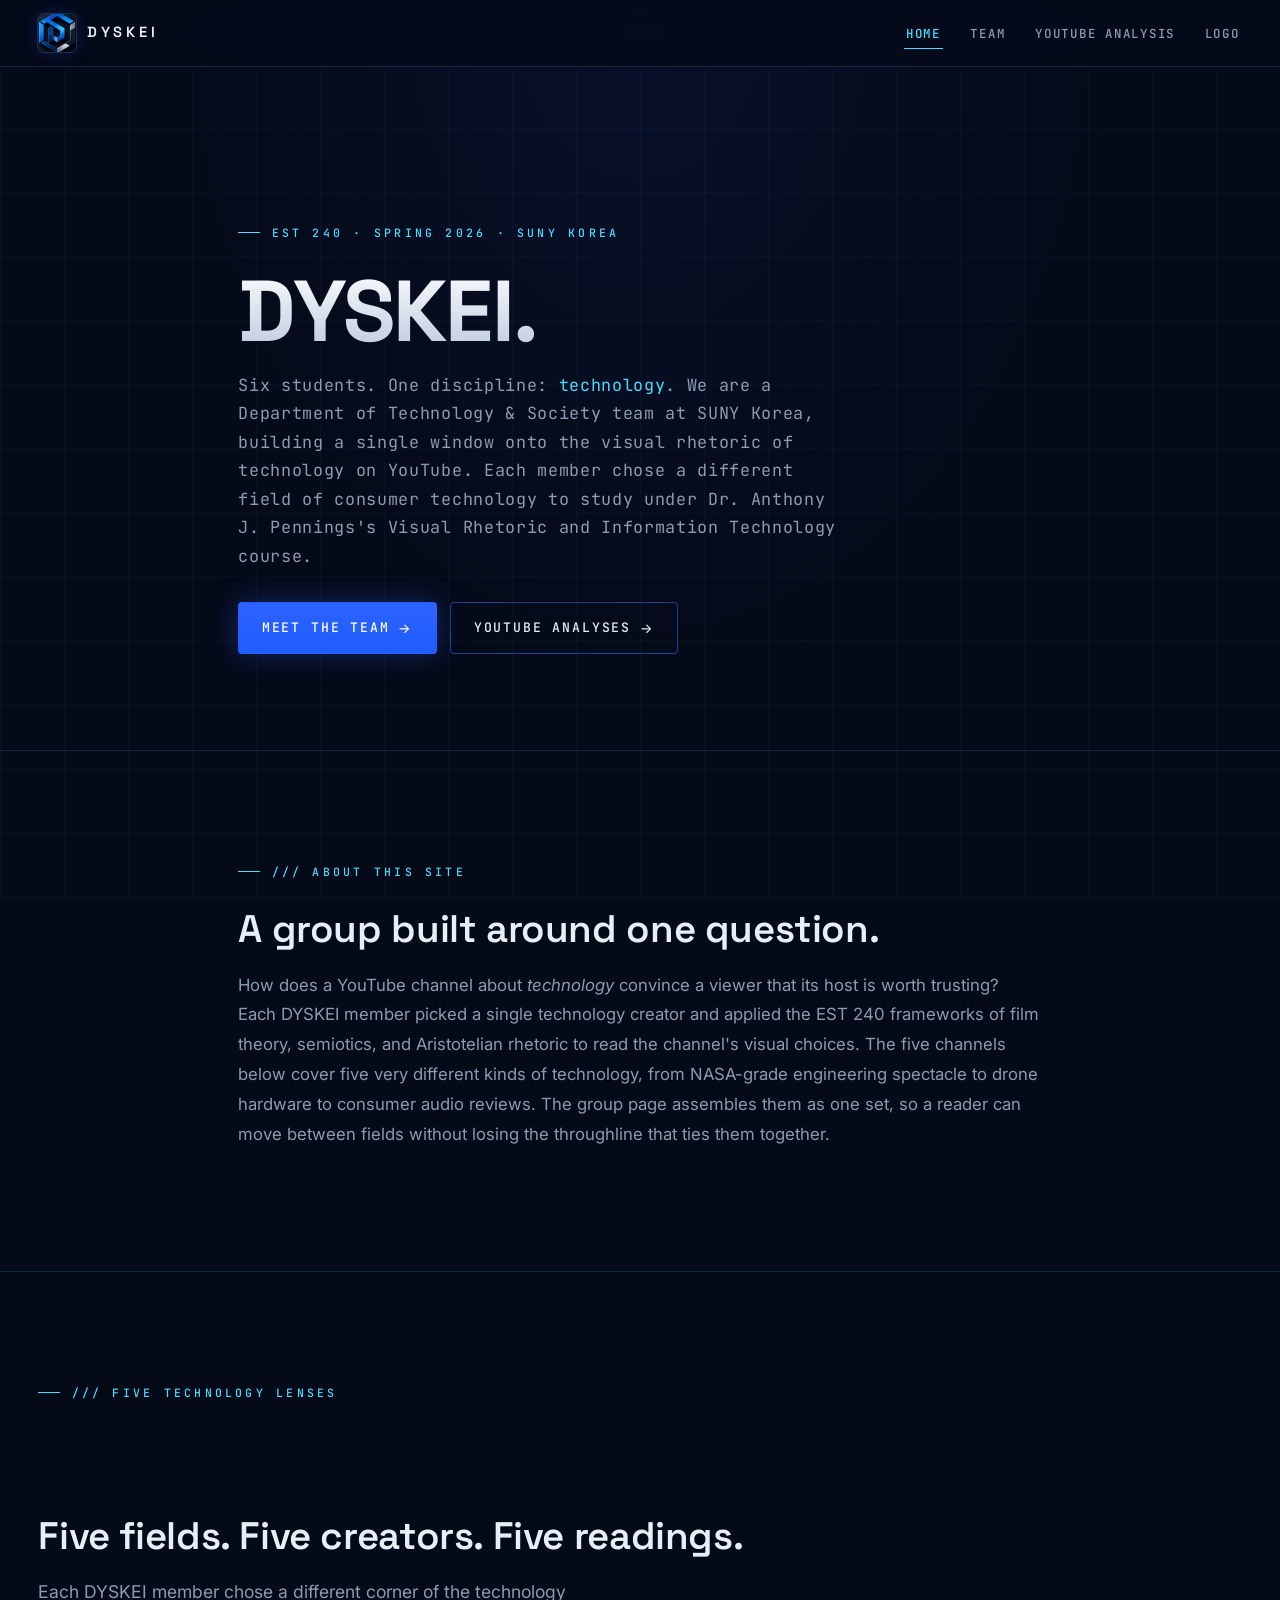
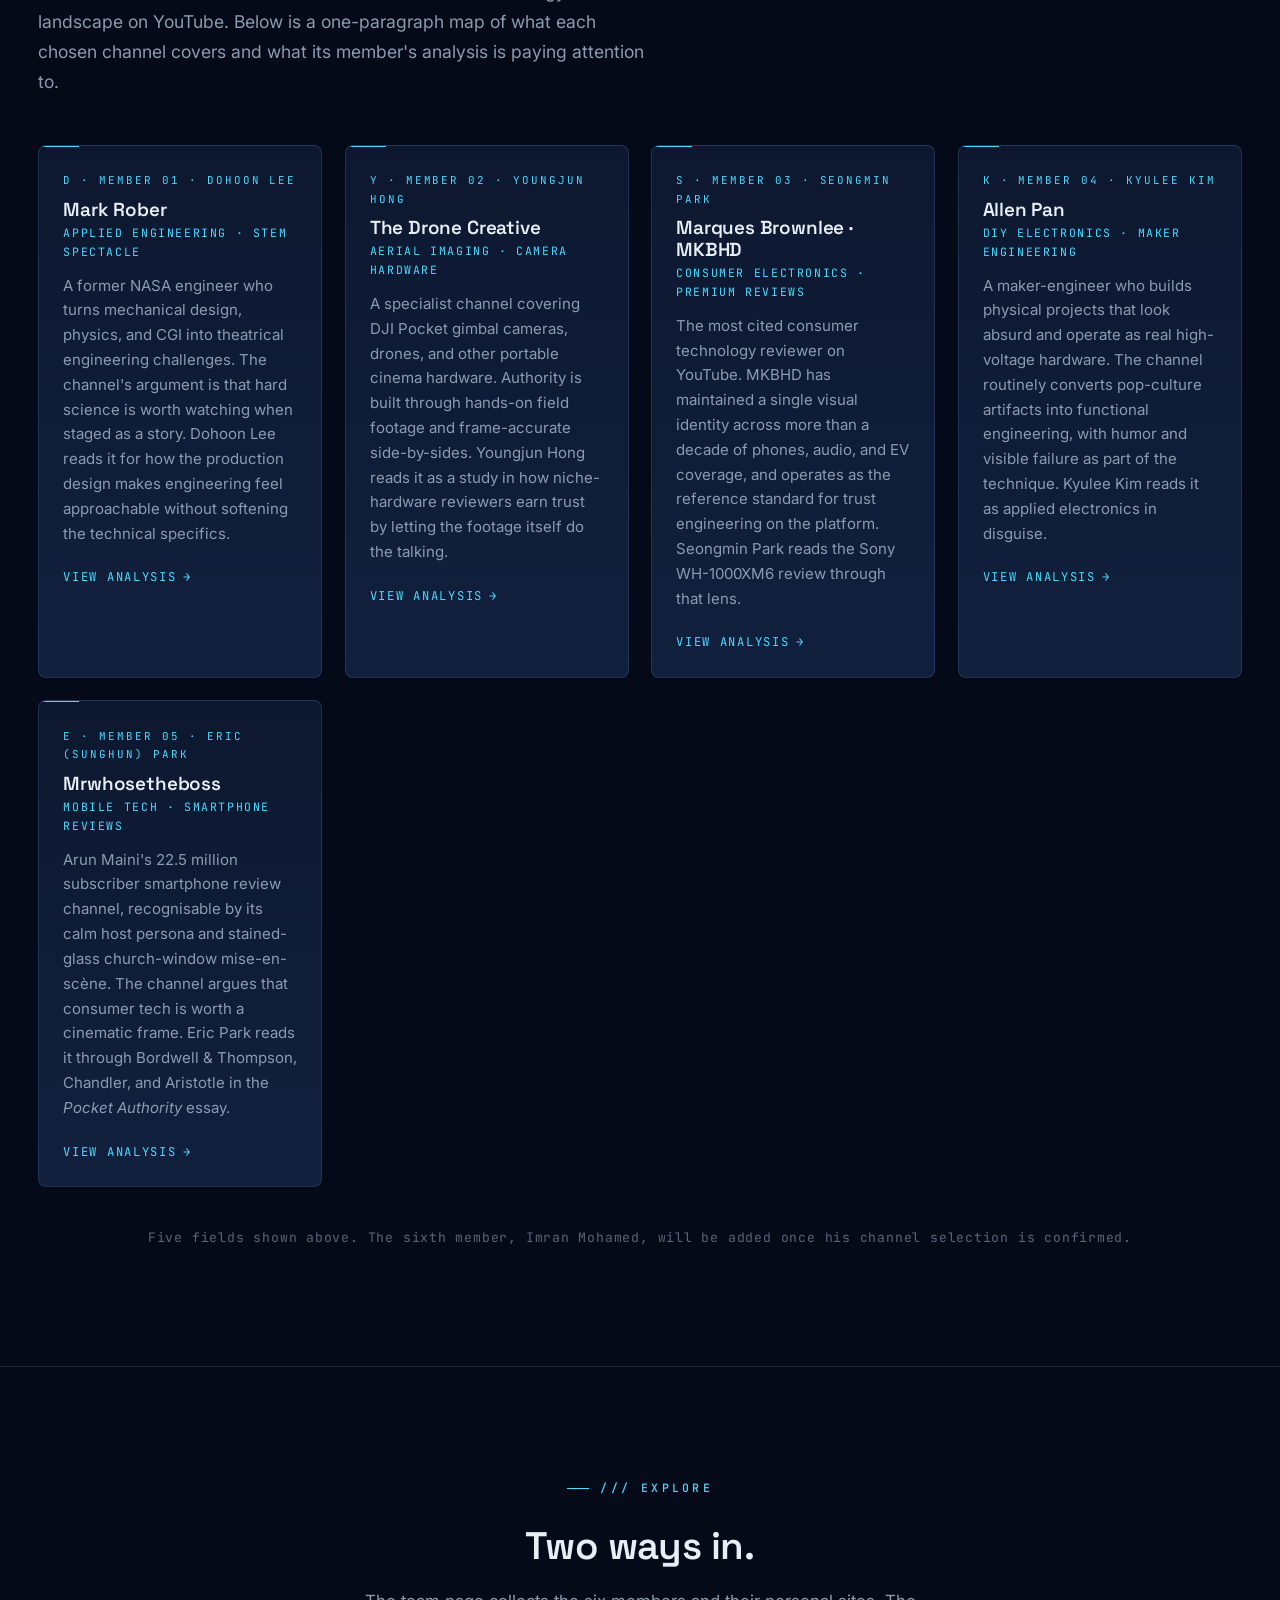
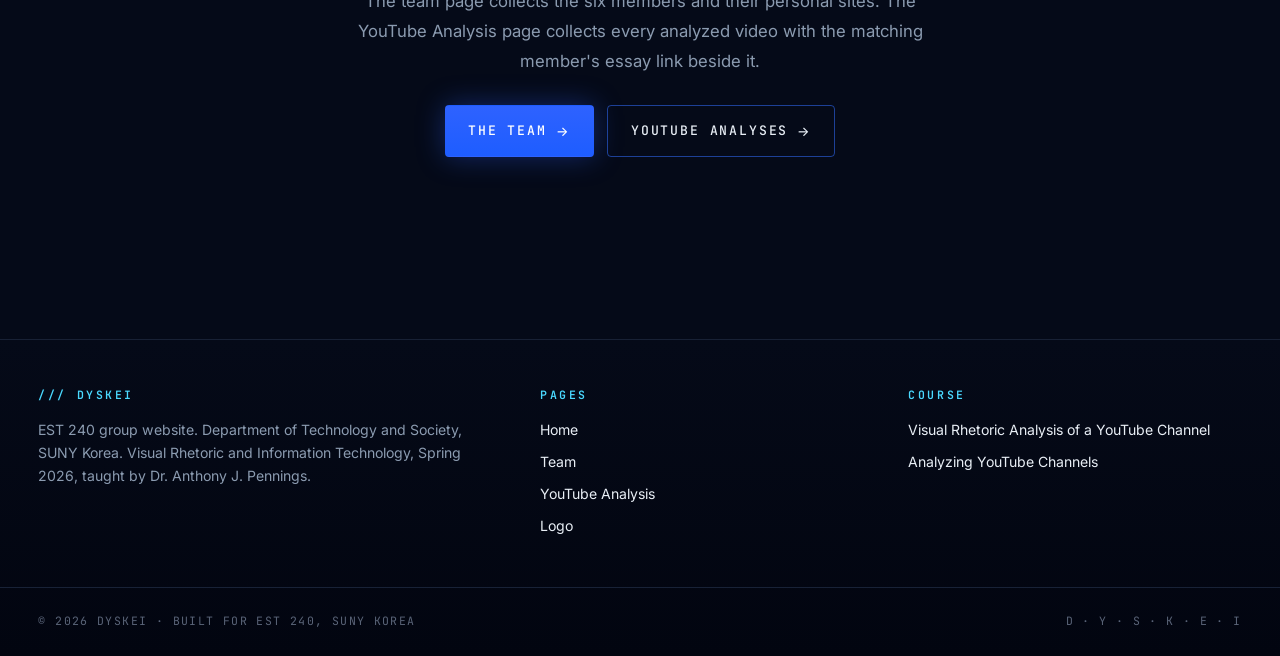
==== commit 176a3b72: "Add files via upload" ====
--- a/index.html
+++ b/index.html
@@ -5,7 +5,7 @@
 <meta name="viewport" content="width=device-width, initial-scale=1.0">
 <title>DYSKEI · EST 240 Group Website</title>
 <meta name="description" content="DYSKEI is a six-student EST 240 team at SUNY Korea. Five technology YouTube channels, five rhetorical lenses, one group identity.">
-<link rel="icon" href="data:image/svg+xml,%3Csvg xmlns='http://www.w3.org/2000/svg' viewBox='0 0 32 32'%3E%3Cpolygon points='16,2 30,10 30,22 16,30 2,22 2,10' fill='%232e62ff'/%3E%3C/svg%3E">
+<link rel="icon" type="image/png" href="dyskei-mark.png">
 <link rel="stylesheet" href="styles.css">
 </head>
 <body>
@@ -15,10 +15,7 @@
   <div class="site-nav__inner">
     <a class="site-nav__brand" href="index.html">
       <span class="site-nav__brand-mark" aria-hidden="true">
-        <svg viewBox="0 0 32 32" xmlns="http://www.w3.org/2000/svg">
-          <polygon points="16,2 30,10 30,22 16,30 2,22 2,10" fill="none" stroke="#4ad9ff" stroke-width="1.6"/>
-          <text x="16" y="22" text-anchor="middle" font-family="Space Grotesk, sans-serif" font-size="14" font-weight="700" fill="#4ad9ff">D</text>
-        </svg>
+        <img src="dyskei-mark.png" alt="DYSKEI mark">
       </span>
       <span class="site-nav__brand-name">DYSKEI</span>
     </a>
--- a/styles.css
+++ b/styles.css
@@ -86,10 +86,15 @@
 }
 .site-nav__brand { display: flex; align-items: center; gap: .65rem; }
 .site-nav__brand-mark {
-  width: 32px; height: 32px;
+  width: 38px; height: 38px;
   display: inline-flex; align-items: center; justify-content: center;
-}
-.site-nav__brand-mark svg { width: 100%; height: 100%; }
+  border-radius: 6px;
+  overflow: hidden;
+  flex-shrink: 0;
+  box-shadow: 0 0 0 1px rgba(80, 130, 220, .25), 0 0 18px rgba(46, 98, 255, .22);
+}
+.site-nav__brand-mark svg,
+.site-nav__brand-mark img { width: 100%; height: 100%; display: block; object-fit: cover; }
 .site-nav__brand-name {
   font-family: var(--display); font-weight: 600;
   letter-spacing: .26em; font-size: .92rem; color: var(--ink);
